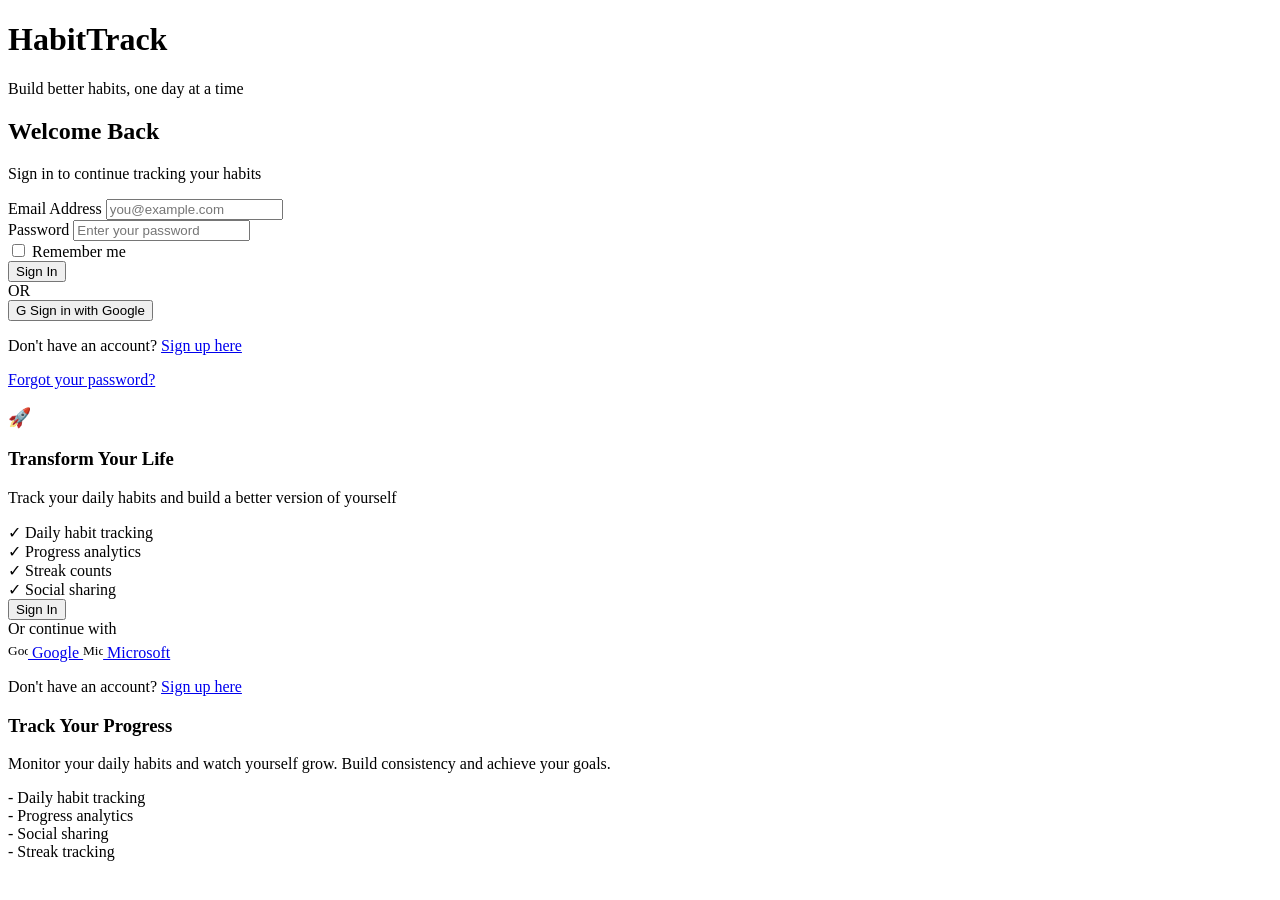
==== frontend/login.html @ b2214f06 "initial commit-HabbitTrack" ====
<!DOCTYPE html>
<html lang="en">
<head>
    <meta charset="UTF-8">
    <meta name="viewport" content="width=device-width, initial-scale=1.0">
    <title>Login - HabitTrack</title>
    <link rel="stylesheet" href="../styles-auth.css">
</head>
<body>
    <div class="auth-container">
        <div class="auth-wrapper">
            <!-- Logo Section -->
            <div class="logo-section">
                <h1>HabitTrack</h1>
                <p>Build better habits, one day at a time</p>
            </div>

            <!-- Login Form -->
            <div class="auth-form-container">
                <h2>Welcome Back</h2>
                <p class="auth-subtitle">Sign in to continue tracking your habits</p>

                <!-- Alert Messages -->
                <div id="alert-container"></div>

                <form id="login-form" class="auth-form">
                    <div class="form-group">
                        <label for="email">Email Address</label>
                        <input 
                            type="email" 
                            id="email" 
                            name="email" 
                            placeholder="you@example.com"
                            required
                        >
                    </div>

                    <div class="form-group">
                        <label for="password">Password</label>
                        <input 
                            type="password" 
                            id="password" 
                            name="password" 
                            placeholder="Enter your password"
                            required
                        >
                    </div>

                    <div class="form-group checkbox">
                        <input type="checkbox" id="remember" name="remember">
                        <label for="remember">Remember me</label>
                    </div>

                    <button type="submit" class="btn btn-primary btn-block">Sign In</button>
                </form>

                <!-- Divider -->
                <div class="divider">
                    <span>OR</span>
                </div>

                <!-- Social Login -->
                <div class="social-login">
                    <button type="button" class="btn btn-social" id="google-login">
                        <span class="social-icon">G</span>
                        Sign in with Google
                    </button>
                </div>

                <!-- Footer Link -->
                <div class="auth-footer">
                    <p>Don't have an account? <a href="register.html" class="link">Sign up here</a></p>
                    <p><a href="#" class="link">Forgot your password?</a></p>
                </div>
            </div>
        </div>

        <!-- Illustration Side -->
        <div class="auth-illustration">
            <div class="illustration-content">
                <h3>🚀</h3>
                <h3>Transform Your Life</h3>
                <p>Track your daily habits and build a better version of yourself</p>
                <div class="feature-list">
                    <div class="feature-item">✓ Daily habit tracking</div>
                    <div class="feature-item">✓ Progress analytics</div>
                    <div class="feature-item">✓ Streak counts</div>
                    <div class="feature-item">✓ Social sharing</div>
                </div>
            </div>
        </div>
    </div>

    <script src="../js/auth.js"></script>
</body>
</html>

                    <button type="submit" class="btn btn-primary">Sign In</button>
                </form>

                <!-- Divider -->
                <div class="divider">
                    <span>Or continue with</span>
                </div>

                <!-- OAuth Buttons -->
                <div class="oauth-buttons">
                    <a href="/api/auth/google" class="btn btn-oauth google">
                        <svg viewBox="0 0 24 24" width="20" height="20">
                            <text x="0" y="20">Google</text>
                        </svg>
                        Google
                    </a>
                    <a href="/api/auth/microsoft" class="btn btn-oauth microsoft">
                        <svg viewBox="0 0 24 24" width="20" height="20">
                            <text x="0" y="20">Microsoft</text>
                        </svg>
                        Microsoft
                    </a>
                </div>

                <!-- Sign Up Link -->
                <p class="auth-footer">
                    Don't have an account? <a href="register.html">Sign up here</a>
                </p>
            </div>

            <!-- Error Message -->
            <div id="error-message" class="error-message" style="display: none;"></div>
        </div>

        <!-- Illustration -->
        <div class="auth-illustration">
            <div class="illustration-content">
                <h3>Track Your Progress</h3>
                <p>Monitor your daily habits and watch yourself grow. Build consistency and achieve your goals.</p>
                <div class="feature-list">
                    <div class="feature-item">- Daily habit tracking</div>
                    <div class="feature-item">- Progress analytics</div>
                    <div class="feature-item">- Social sharing</div>
                    <div class="feature-item">- Streak tracking</div>
                </div>
            </div>
        </div>
    </div>

    <script src="../js/auth.js"></script>
</body>
</html>
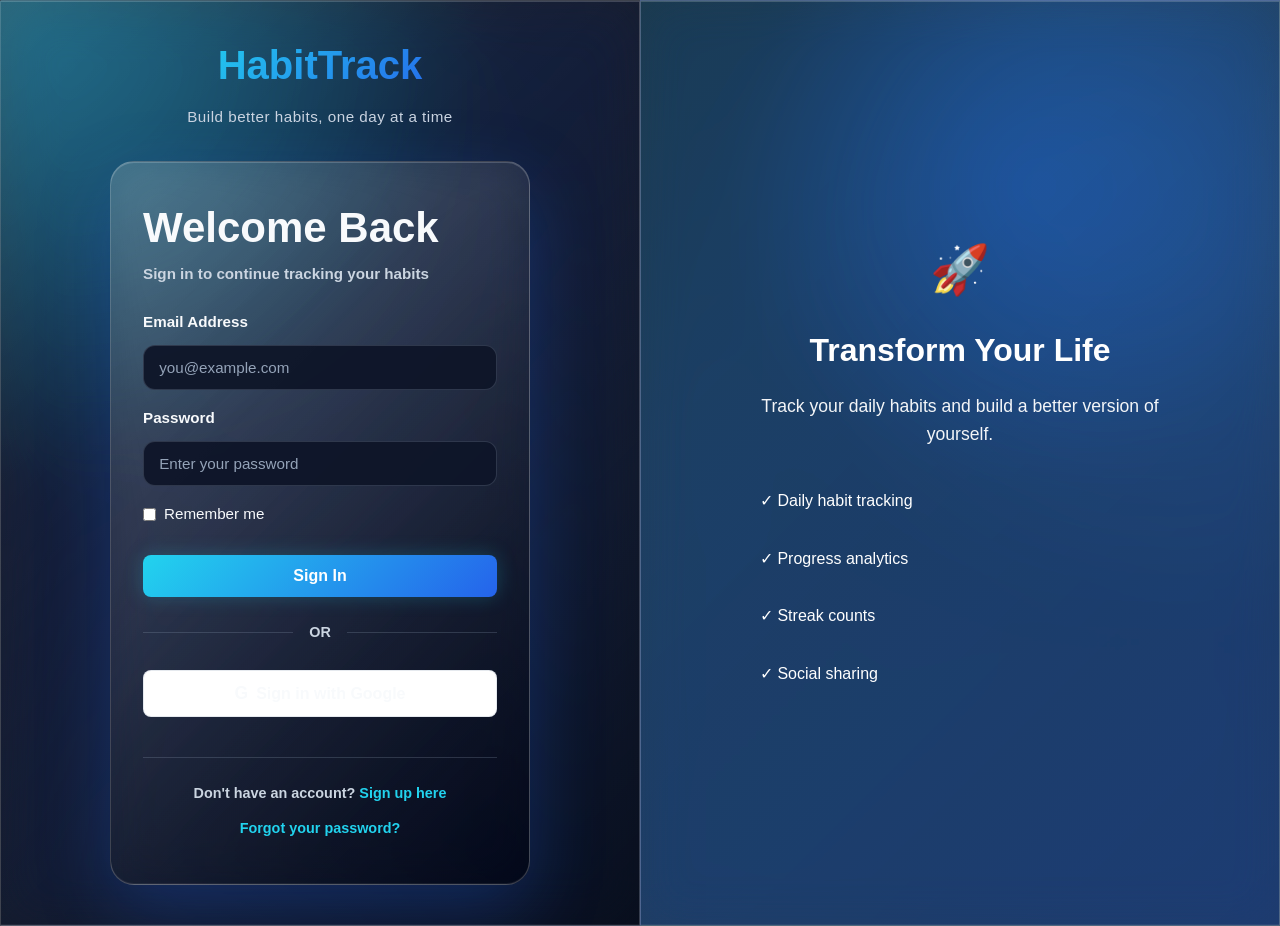
==== commit d9efeed8: "Mid Compeletion" ====
--- a/frontend/login.html
+++ b/frontend/login.html
@@ -4,46 +4,31 @@
     <meta charset="UTF-8">
     <meta name="viewport" content="width=device-width, initial-scale=1.0">
     <title>Login - HabitTrack</title>
-    <link rel="stylesheet" href="../styles-auth.css">
+    <link rel="stylesheet" href="styles-auth.css">
 </head>
 <body>
     <div class="auth-container">
         <div class="auth-wrapper">
-            <!-- Logo Section -->
             <div class="logo-section">
                 <h1>HabitTrack</h1>
                 <p>Build better habits, one day at a time</p>
             </div>
 
-            <!-- Login Form -->
             <div class="auth-form-container">
                 <h2>Welcome Back</h2>
                 <p class="auth-subtitle">Sign in to continue tracking your habits</p>
 
-                <!-- Alert Messages -->
                 <div id="alert-container"></div>
 
                 <form id="login-form" class="auth-form">
                     <div class="form-group">
                         <label for="email">Email Address</label>
-                        <input 
-                            type="email" 
-                            id="email" 
-                            name="email" 
-                            placeholder="you@example.com"
-                            required
-                        >
+                        <input type="email" id="email" name="email" placeholder="you@example.com" required>
                     </div>
 
                     <div class="form-group">
                         <label for="password">Password</label>
-                        <input 
-                            type="password" 
-                            id="password" 
-                            name="password" 
-                            placeholder="Enter your password"
-                            required
-                        >
+                        <input type="password" id="password" name="password" placeholder="Enter your password" required>
                     </div>
 
                     <div class="form-group checkbox">
@@ -54,12 +39,8 @@
                     <button type="submit" class="btn btn-primary btn-block">Sign In</button>
                 </form>
 
-                <!-- Divider -->
-                <div class="divider">
-                    <span>OR</span>
-                </div>
+                <div class="divider"><span>OR</span></div>
 
-                <!-- Social Login -->
                 <div class="social-login">
                     <button type="button" class="btn btn-social" id="google-login">
                         <span class="social-icon">G</span>
@@ -67,7 +48,6 @@
                     </button>
                 </div>
 
-                <!-- Footer Link -->
                 <div class="auth-footer">
                     <p>Don't have an account? <a href="register.html" class="link">Sign up here</a></p>
                     <p><a href="#" class="link">Forgot your password?</a></p>
@@ -75,12 +55,11 @@
             </div>
         </div>
 
-        <!-- Illustration Side -->
         <div class="auth-illustration">
             <div class="illustration-content">
                 <h3>🚀</h3>
                 <h3>Transform Your Life</h3>
-                <p>Track your daily habits and build a better version of yourself</p>
+                <p>Track your daily habits and build a better version of yourself.</p>
                 <div class="feature-list">
                     <div class="feature-item">✓ Daily habit tracking</div>
                     <div class="feature-item">✓ Progress analytics</div>
@@ -94,56 +73,3 @@
     <script src="../js/auth.js"></script>
 </body>
 </html>
-
-                    <button type="submit" class="btn btn-primary">Sign In</button>
-                </form>
-
-                <!-- Divider -->
-                <div class="divider">
-                    <span>Or continue with</span>
-                </div>
-
-                <!-- OAuth Buttons -->
-                <div class="oauth-buttons">
-                    <a href="/api/auth/google" class="btn btn-oauth google">
-                        <svg viewBox="0 0 24 24" width="20" height="20">
-                            <text x="0" y="20">Google</text>
-                        </svg>
-                        Google
-                    </a>
-                    <a href="/api/auth/microsoft" class="btn btn-oauth microsoft">
-                        <svg viewBox="0 0 24 24" width="20" height="20">
-                            <text x="0" y="20">Microsoft</text>
-                        </svg>
-                        Microsoft
-                    </a>
-                </div>
-
-                <!-- Sign Up Link -->
-                <p class="auth-footer">
-                    Don't have an account? <a href="register.html">Sign up here</a>
-                </p>
-            </div>
-
-            <!-- Error Message -->
-            <div id="error-message" class="error-message" style="display: none;"></div>
-        </div>
-
-        <!-- Illustration -->
-        <div class="auth-illustration">
-            <div class="illustration-content">
-                <h3>Track Your Progress</h3>
-                <p>Monitor your daily habits and watch yourself grow. Build consistency and achieve your goals.</p>
-                <div class="feature-list">
-                    <div class="feature-item">- Daily habit tracking</div>
-                    <div class="feature-item">- Progress analytics</div>
-                    <div class="feature-item">- Social sharing</div>
-                    <div class="feature-item">- Streak tracking</div>
-                </div>
-            </div>
-        </div>
-    </div>
-
-    <script src="../js/auth.js"></script>
-</body>
-</html>
--- a/frontend/styles-auth.css
+++ b/frontend/styles-auth.css
@@ -0,0 +1,544 @@
+* {
+    margin: 0;
+    padding: 0;
+    box-sizing: border-box;
+}
+
+:root {
+    --primary-color: #22d3ee;
+    --primary-dark: #2563eb;
+    --secondary-color: #60a5fa;
+    --bg-light: #020617;
+    --text-primary: #f8fafc;
+    --text-secondary: #cbd5e1;
+    --text-muted: #94a3b8;
+    --border-color: rgba(148, 163, 184, 0.24);
+    --glass-border: rgba(255, 255, 255, 0.22);
+    --glass-highlight: rgba(255, 255, 255, 0.16);
+    --success: #34d399;
+    --error: #fb7185;
+    --shadow: 0 16px 48px rgba(2, 6, 23, 0.38);
+    --shadow-lg: 0 24px 72px rgba(37, 99, 235, 0.28);
+    --transition: all 0.3s cubic-bezier(0.4, 0, 0.2, 1);
+}
+
+html {
+    scroll-behavior: smooth;
+}
+
+body {
+    font-family: -apple-system, BlinkMacSystemFont, 'Segoe UI', Roboto, 'Helvetica Neue', Arial, sans-serif;
+    background:
+        radial-gradient(circle at top left, rgba(34, 211, 238, 0.28), transparent 30%),
+        radial-gradient(circle at 80% 20%, rgba(37, 99, 235, 0.22), transparent 24%),
+        linear-gradient(135deg, #020617 0%, #0f172a 50%, #111827 100%);
+    color: var(--text-primary);
+    line-height: 1.6;
+    min-height: 100vh;
+    position: relative;
+    overflow-x: hidden;
+}
+
+body::before {
+    content: '';
+    position: fixed;
+    inset: -20%;
+    pointer-events: none;
+    background: radial-gradient(circle at 20% 20%, rgba(34, 211, 238, 0.16), transparent 24%),
+                radial-gradient(circle at 80% 30%, rgba(96, 165, 250, 0.16), transparent 24%);
+    filter: blur(70px);
+    z-index: -1;
+    animation: drift 14s ease-in-out infinite alternate;
+}
+
+.auth-container {
+    display: flex;
+    min-height: 100vh;
+    background: transparent;
+}
+
+.auth-wrapper {
+    flex: 1;
+    display: flex;
+    flex-direction: column;
+    justify-content: center;
+    align-items: center;
+    padding: 2rem;
+    position: relative;
+    isolation: isolate;
+    overflow: hidden;
+    background: linear-gradient(135deg, rgba(255, 255, 255, 0.14), rgba(255, 255, 255, 0.06) 42%, rgba(7, 12, 24, 0.72) 100%);
+    border: 1px solid var(--glass-border);
+    backdrop-filter: blur(28px) saturate(160%);
+    -webkit-backdrop-filter: blur(28px) saturate(160%);
+    box-shadow: inset 0 1px 0 rgba(255,255,255,0.18), inset 0 -1px 0 rgba(255,255,255,0.06);
+    border-right: 1px solid rgba(255, 255, 255, 0.14);
+}
+
+.auth-illustration {
+    flex: 1;
+    display: flex;
+    align-items: center;
+    justify-content: center;
+    padding: 2rem;
+    position: relative;
+    isolation: isolate;
+    overflow: hidden;
+    background: linear-gradient(135deg, rgba(103, 232, 249, 0.20) 0%, rgba(59, 130, 246, 0.34) 100%);
+    border: 1px solid var(--glass-border);
+    box-shadow: inset 0 1px 0 rgba(255,255,255,0.18), inset 0 -1px 0 rgba(255,255,255,0.06);
+    color: white;
+    backdrop-filter: blur(24px) saturate(160%);
+    -webkit-backdrop-filter: blur(24px) saturate(160%);
+}
+
+.illustration-content {
+    text-align: center;
+    max-width: 400px;
+}
+
+.illustration-content h3:first-child {
+    font-size: 3rem;
+    margin-bottom: 1rem;
+}
+
+.illustration-content h3:last-of-type {
+    font-size: 2rem;
+    margin-bottom: 1rem;
+    font-weight: 700;
+}
+
+.illustration-content p {
+    font-size: 1.1rem;
+    margin-bottom: 2rem;
+    opacity: 0.95;
+}
+
+.feature-list {
+    display: flex;
+    flex-direction: column;
+    gap: 1rem;
+    text-align: left;
+}
+
+.feature-item {
+    font-size: 1rem;
+    display: flex;
+    align-items: center;
+    gap: 0.75rem;
+    padding: 0.5rem 0;
+}
+
+/* Logo Section */
+.logo-section {
+    margin-bottom: 2rem;
+    text-align: center;
+}
+
+.logo-section h1 {
+    font-size: 2.5rem;
+    color: var(--text-primary);
+    margin-bottom: 0.5rem;
+    font-weight: 700;
+    background: linear-gradient(135deg, var(--primary-color), var(--primary-dark));
+    -webkit-background-clip: text;
+    -webkit-text-fill-color: transparent;
+    background-clip: text;
+}
+
+.logo-section p {
+    font-size: 0.95rem;
+    color: var(--text-secondary);
+    letter-spacing: 0.5px;
+}
+
+/* Auth Form Container */
+.auth-form-container {
+    width: 100%;
+    max-width: 420px;
+    padding: 2rem;
+    border: 1px solid var(--glass-border);
+    border-radius: 24px;
+    background: linear-gradient(135deg, rgba(255, 255, 255, 0.14), rgba(255, 255, 255, 0.05) 45%, rgba(2, 6, 23, 0.74) 100%);
+    box-shadow: var(--shadow-lg), inset 0 1px 0 rgba(255,255,255,0.18), inset 0 -1px 0 rgba(255,255,255,0.06);
+    font-size: 1.75rem;
+    margin-bottom: 0.5rem;
+    color: var(--text-primary);
+    font-weight: 700;
+    backdrop-filter: blur(24px) saturate(160%);
+    -webkit-backdrop-filter: blur(24px) saturate(160%);
+    position: relative;
+    overflow: hidden;
+    isolation: isolate;
+}
+
+.auth-subtitle {
+    font-size: 0.95rem;
+    color: var(--text-secondary);
+    margin-bottom: 1.5rem;
+}
+
+/* Alert Container */
+#alert-container {
+    margin-bottom: 1.5rem;
+}
+
+.alert {
+    padding: 1rem;
+    border-radius: 8px;
+    margin-bottom: 1rem;
+    animation: slideIn 0.3s ease;
+}
+
+.alert-success {
+    background-color: #ECFDF5;
+    border: 1px solid #BBEDD6;
+    color: #065F46;
+}
+
+.alert-error {
+    background-color: #FEF2F2;
+    border: 1px solid #FE8C9B;
+    color: #991B1B;
+}
+
+@keyframes slideIn {
+    from {
+        transform: translateY(-10px);
+        opacity: 0;
+    }
+    to {
+        transform: translateY(0);
+        opacity: 1;
+    }
+}
+
+/* Form */
+.auth-form {
+    margin-bottom: 1.5rem;
+}
+
+.form-row {
+    display: grid;
+    grid-template-columns: 1fr 1fr;
+    gap: 1rem;
+}
+
+.form-group {
+    margin-bottom: 1rem;
+}
+
+.form-group label {
+    display: block;
+    margin-bottom: 0.5rem;
+    font-weight: 600;
+    color: var(--text-primary);
+    font-size: 0.95rem;
+}
+
+.form-group input {
+    width: 100%;
+    padding: 0.8rem 0.95rem;
+    border: 1px solid var(--border-color);
+    border-radius: 12px;
+    font-size: 0.95rem;
+    transition: var(--transition);
+    background: rgba(15, 23, 42, 0.95);
+    color: var(--text-primary);
+}
+
+.form-group input::placeholder {
+    color: var(--text-muted);
+}
+
+.form-group input:focus {
+    outline: none;
+    border-color: var(--primary-color);
+    box-shadow: 0 0 0 3px rgba(0, 208, 132, 0.1);
+}
+
+.form-group small {
+    display: block;
+    margin-top: 0.25rem;
+    font-size: 0.8rem;
+    color: var(--text-secondary);
+}
+
+.form-group.checkbox {
+    display: flex;
+    align-items: center;
+    margin-bottom: 1.5rem;
+}
+
+.form-group.checkbox input[type="checkbox"] {
+    width: auto;
+    margin-right: 0.5rem;
+    cursor: pointer;
+}
+
+.form-group.checkbox label {
+    margin-bottom: 0;
+    font-weight: 400;
+    cursor: pointer;
+}
+
+/* Buttons */
+.btn {
+    padding: 0.75rem 1.5rem;
+    border: none;
+    border-radius: 8px;
+    font-size: 1rem;
+    font-weight: 600;
+    cursor: pointer;
+    transition: var(--transition);
+    display: inline-flex;
+    align-items: center;
+    justify-content: center;
+    gap: 0.5rem;
+}
+
+.btn-primary {
+    background: linear-gradient(135deg, var(--primary-color), var(--primary-dark));
+    color: white;
+    width: 100%;
+    box-shadow: 0 0 20px rgba(34, 211, 238, 0.22);
+}
+
+.btn-primary:hover {
+    transform: translateY(-2px);
+    box-shadow: var(--shadow-lg);
+}
+
+.btn-primary:active {
+    transform: translateY(0);
+}
+
+.btn-primary:disabled {
+    opacity: 0.6;
+    cursor: not-allowed;
+    transform: none;
+}
+
+.btn-block {
+    width: 100%;
+}
+
+.btn-social {
+    background-color: white;
+    color: var(--text-primary);
+    border: 1px solid var(--border-color);
+    width: 100%;
+    margin-bottom: 1rem;
+}
+
+.btn-social:hover {
+    background-color: var(--bg-light);
+    border-color: var(--primary-color);
+}
+
+.social-icon {
+    font-weight: 700;
+    font-size: 1.1rem;
+}
+
+/* Divider */
+.divider {
+    display: flex;
+    align-items: center;
+    text-align: center;
+    margin: 1.5rem 0;
+}
+
+.divider::before,
+.divider::after {
+    content: '';
+    flex: 1;
+    border-bottom: 1px solid var(--border-color);
+}
+
+.divider span {
+    margin: 0 1rem;
+    color: var(--text-secondary);
+    font-size: 0.9rem;
+}
+
+/* Social Login */
+.social-login {
+    margin-bottom: 1.5rem;
+}
+
+/* Auth Footer */
+.auth-footer {
+    text-align: center;
+    margin-top: 1.5rem;
+    padding-top: 1.5rem;
+    border-top: 1px solid var(--border-color);
+}
+
+.auth-footer p {
+    font-size: 0.9rem;
+    color: var(--text-secondary);
+    margin-bottom: 0.75rem;
+}
+
+.link {
+    color: var(--primary-color);
+    text-decoration: none;
+    font-weight: 600;
+    transition: var(--transition);
+}
+
+.link:hover {
+    color: var(--primary-dark);
+    text-decoration: underline;
+}
+
+/* Responsive Design */
+@media (max-width: 768px) {
+    .auth-container {
+        flex-direction: column;
+    }
+
+    .auth-wrapper {
+        padding: 1.5rem;
+    }
+
+    .auth-illustration {
+        display: none;
+    }
+
+    .logo-section h1 {
+        font-size: 2rem;
+    }
+
+    .form-row {
+        grid-template-columns: 1fr;
+    }
+
+    .auth-form-container {
+        max-width: 100%;
+    }
+}
+
+@media (max-width: 480px) {
+    body {
+        font-size: 15px;
+    }
+
+    .auth-wrapper {
+        padding: 1rem;
+    }
+
+    .logo-section h1 {
+        font-size: 1.75rem;
+    }
+
+    .auth-form-container h2 {
+        font-size: 1.5rem;
+    }
+
+    .btn {
+        padding: 0.65rem 1.25rem;
+        font-size: 0.95rem;
+    }
+
+    .illustration-content h3:first-child {
+        font-size: 2.5rem;
+    }
+
+    .illustration-content h3:last-of-type {
+        font-size: 1.5rem;
+    }
+}
+/* Success Message */
+.success-message {
+    width: 100%;
+    padding: 1rem;
+    margin-bottom: 1rem;
+    background-color: rgba(0, 208, 132, 0.1);
+    color: var(--primary-green);
+    border: 1px solid var(--primary-green);
+    border-radius: 0.5rem;
+    font-size: 0.95rem;
+}
+
+/* Responsive Design */
+@media (max-width: 1024px) {
+    .auth-container {
+        flex-direction: column;
+    }
+
+    .auth-illustration {
+        padding: 2rem;
+        min-height: 300px;
+    }
+
+    .illustration-content h3 {
+        font-size: 1.8rem;
+    }
+}
+
+@media (max-width: 768px) {
+    .auth-wrapper {
+        padding: 1.5rem;
+    }
+
+    .auth-form-container {
+        padding: 1.5rem;
+    }
+
+    .logo-section h1 {
+        font-size: 2rem;
+    }
+
+    .auth-form-container h2 {
+        font-size: 1.5rem;
+    }
+
+    .form-row {
+        grid-template-columns: 1fr;
+    }
+
+    .oauth-buttons {
+        grid-template-columns: 1fr;
+    }
+
+    .feature-item {
+        font-size: 0.9rem;
+    }
+}
+
+@media (max-width: 480px) {
+    .auth-wrapper {
+        padding: 1rem;
+    }
+
+    .logo-section h1 {
+        font-size: 1.75rem;
+    }
+
+    .auth-form-container {
+        padding: 1rem;
+    }
+
+    .auth-form-container h2 {
+        font-size: 1.25rem;
+    }
+
+    .form-group input,
+    .btn {
+        font-size: 0.95rem;
+    }
+
+    .illustration-content {
+        text-align: center;
+    }
+
+    .illustration-content h3 {
+        font-size: 1.5rem;
+    }
+
+    .illustration-content p {
+        font-size: 0.95rem;
+    }
+}
